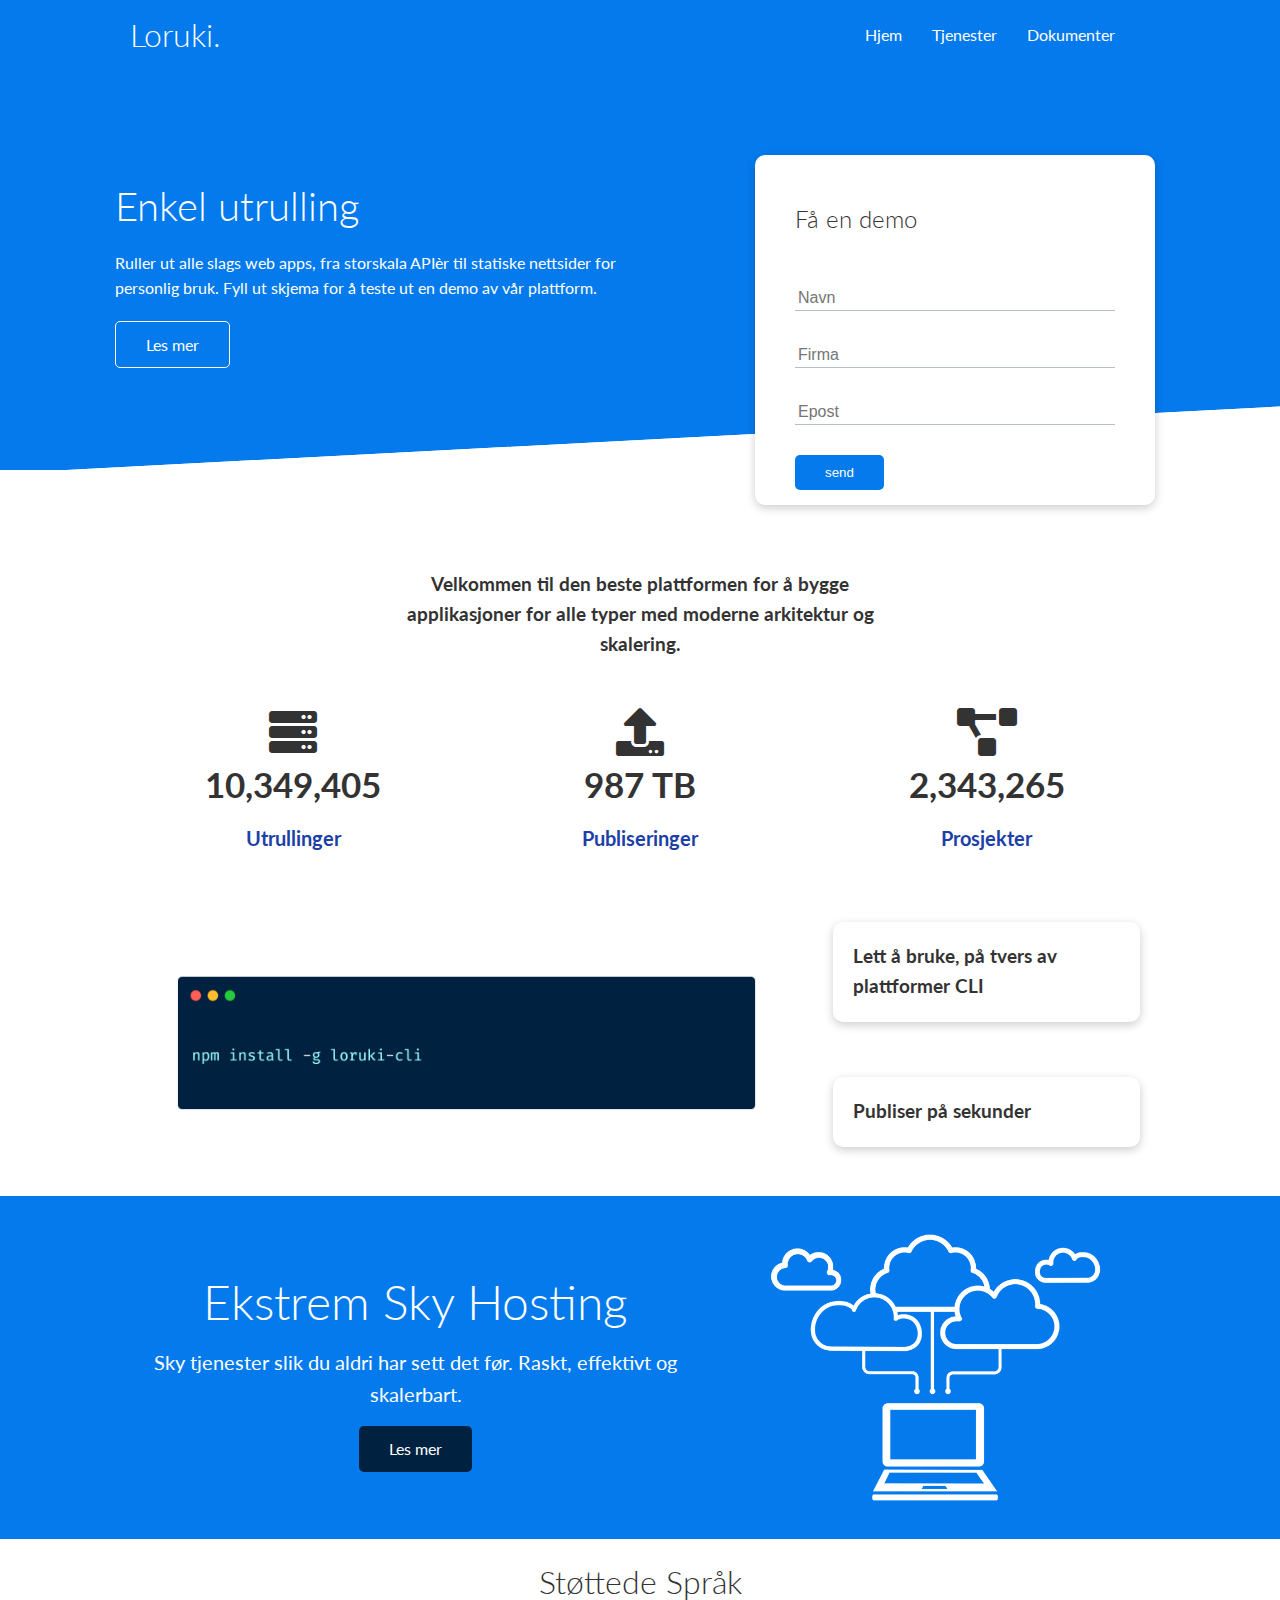
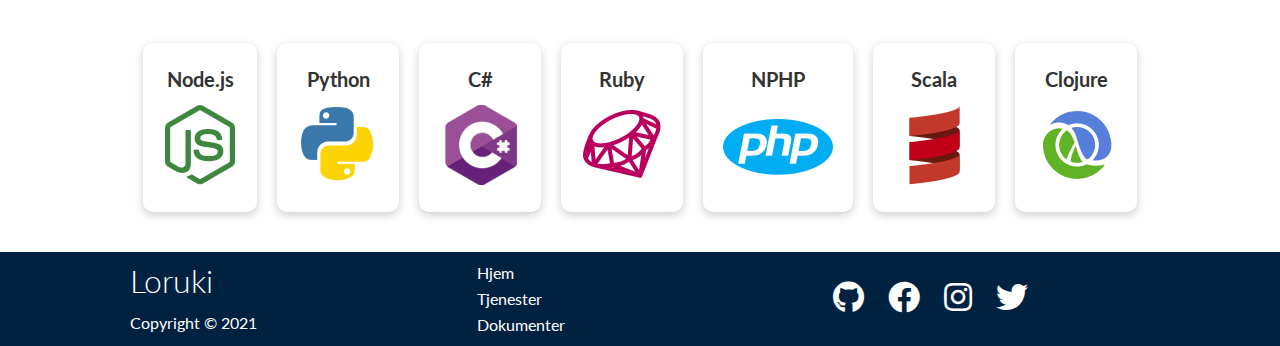
==== index.html @ 8baef426 "Initiell comit" ====
<!DOCTYPE html>
<html lang="en">
  <head>
    <meta charset="UTF-8" />
    <meta http-equiv="X-UA-Compatible" content="IE=edge" />
    <meta name="viewport" content="width=device-width, initial-scale=1.0" />
    <title>Loruki | Cloud Hosting for everyone</title>
    <link rel="stylesheet" href="css/utilities.css" />
    <link rel="stylesheet" href="css/styles.css" />
    <link
      rel="stylesheet"
      href="https://cdnjs.cloudflare.com/ajax/libs/font-awesome/5.15.4/css/all.min.css"
      integrity="sha512-1ycn6IcaQQ40/MKBW2W4Rhis/DbILU74C1vSrLJxCq57o941Ym01SwNsOMqvEBFlcgUa6xLiPY/NS5R+E6ztJQ=="
      crossorigin="anonymous"
      referrerpolicy="no-referrer"
    />
  </head>
  <body>
    <!--Navbar-->
    <div class="navbar">
      <div class="container flex">
        <h1 class="logo">Loruki.</h1>
        <nav>
          <ul>
            <li><a href="index.html">Hjem</a></li>
            <li><a href="tjenester.html">Tjenester</a></li>
            <li><a href="dokumenter.html">Dokumenter</a></li>
          </ul>
        </nav>
      </div>
    </div>

    <!-- Showcase- eller Hero seksjon-->

    <section class="showcase">
      <div class="container grid">
        <div class="showcase-text">
          <h1>Enkel utrulling</h1>
          <p>
            Ruller ut alle slags web apps, fra storskala APIèr til statiske
            nettsider for personlig bruk. Fyll ut skjema for å teste ut en demo
            av vår plattform.
          </p>
          <a href="features.html" class="btn btn-outline">Les mer</a>
        </div>
        <div class="showcase-form card">
          <h2>Få en demo</h2>
          <form
            name="contact"
            method="POST"
            data-netlify="true"
            netlify-honeypot="bot-field"
          >
            <p class="hidden">
              <label
                >Don’t fill this out if you’re human: <input name="bot-field"
              /></label>
            </p>
            <input type="hidden" name="form-name" value="contact" />
            <div class="form-control">
              <input type="text" name="name" placeholder="Navn" required />
            </div>
            <div class="form-control">
              <input type="text" name="Firma" placeholder="Firma" required />
            </div>
            <div class="form-control">
              <input type="text" name="epost" placeholder="Epost" required />
            </div>
            <input type="submit" value="send" class="btn btn-primary" />
          </form>
        </div>
      </div>
    </section>
    <!--Stats område-->
    <section class="stats">
      <div class="container">
        <h3 class="stats-heading text-center my-1">
          Velkommen til den beste plattformen for å bygge applikasjoner for alle
          typer med moderne arkitektur og skalering.
        </h3>
        <div class="grid grid-3 text-center my-4">
          <div>
            <!--Henter inn fa symbol/bilde fra fontawesome på nettet-->
            <i class="fas fa-server fa-3x"></i>
            <h3>10,349,405</h3>
            <p class="text-secondary">Utrullinger</p>
          </div>
          <div>
            <i class="fas fa-upload fa-3x"></i>
            <h3>987 TB</h3>
            <p class="text-secondary">Publiseringer</p>
          </div>
          <div>
            <i class="fas fa-project-diagram fa-3x"></i>
            <h3>2,343,265</h3>
            <p class="text-secondary">Prosjekter</p>
          </div>
        </div>
      </div>
    </section>
    <!-- Cli -->
    <section class="cli">
      <div class="container grid">
        <img src="/img/cli.png" alt="" />
        <div class="card">
          <h3>Lett å bruke, på tvers av plattformer CLI</h3>
        </div>
        <div class="card">
          <h3>Publiser på sekunder</h3>
        </div>
      </div>
    </section>
    <!-- Sky seksjon-->
    <section class="cloud bg-primary my-2 py-2">
      <div class="container grid">
        <div class="text-center">
          <h2 class="lg">Ekstrem Sky Hosting</h2>
          <p class="lead my-1">
            Sky tjenester slik du aldri har sett det før. Raskt, effektivt og
            skalerbart.
          </p>
          <a href="features.html" class="btn btn-dark">Les mer</a>
        </div>
        <img src="img/cloud.png" alt="" />
      </div>
    </section>
    <!--Språk seksjon-->
    <section class="languages">
      <h2 class="md text-center my-2">Støttede Språk</h2>
      <div class="container flex">
        <div class="card">
          <h4>Node.js</h4>
          <img src="img/logos/node.png" alt="" />
        </div>
        <div class="card">
          <h4>Python</h4>
          <img src="img/logos/python.png" alt="" />
        </div>
        <div class="card">
          <h4>C#</h4>
          <img src="img/logos/csharp.png" alt="" />
        </div>
        <div class="card">
          <h4>Ruby</h4>
          <img src="img/logos/ruby.png" alt="" />
        </div>
        <div class="card">
          <h4>NPHP</h4>
          <img src="img/logos/php.png" alt="" />
        </div>
        <div class="card">
          <h4>Scala</h4>
          <img src="img/logos/scala.png" alt="" />
        </div>
        <div class="card">
          <h4>Clojure</h4>
          <img src="img/logos/clojure.png" alt="" />
        </div>
      </div>
    </section>
    <!--Footer-->
    <footer class="footer bg-dark py-5">
      <div class="container grid grid-3">
        <div>
          <h1>Loruki</h1>
          <p>Copyright &copy; 2021</p>
        </div>
        <nav>
          <ul>
            <li><a href="index.html">Hjem</a></li>
            <li><a href="tjenester.html">Tjenester</a></li>
            <li><a href="docs.html">Dokumenter</a></li>
          </ul>
        </nav>
        <div class="sosial">
          <a href="#"><i class="fab fa-github fa-2x"></i></a>
          <a href="#"><i class="fab fa-facebook fa-2x"></i></a>
          <a href="#"><i class="fab fa-instagram fa-2x"></i></a>
          <a href="#"><i class="fab fa-twitter fa-2x"></i></a>
        </div>
      </div>
    </footer>
  </body>
</html>
---- css/utilities.css ----
/* Utilities / verktøy seksjon som er felles for nettstedet */
.container {
  max-width: 1100px;
  margin: 0 auto;
  overflow: auto;
  padding: 0 40px;
}

/* Vi justerer kontakt og send formene
  */

.card {
  background-color: #fff;
  color: #333;
  border-radius: 10px;
  box-shadow: 0 3px 10px rgba(0, 0, 0, 0.2);
  padding: 20px;
  margin: 10px;
}

/* Vi justerer knappene på sidene.
  */
.btn {
  display: inline-block;
  padding: 10px 30px;
  cursor: pointer;
  background: var(--primary-color);
  color: #fff;
  border: none;
  border-radius: 5px;
}

.btn-outline {
  background-color: transparent;
  border: 1px #fff solid;
}

.btn:hover {
  transform: scale(0.97);
}

/* Bakgrunnsfarger og fargede knapper */
.bg-primary,
.btn-primary {
  background-color: var(--primary-color);
  color: #fff;
}

.bg-secondary,
.btn-secondary {
  background-color: var(--secondary-color);
  color: #fff;
}

.bg-dark,
.btn-dark {
  background-color: var(--dark-color);
  color: #fff;
}

.bg-light,
.btn-light {
  background-color: var(--light-color);
  color: #333;
}

.bg-primary a,
.btn-primary a,
.bg-secondary a,
.btn-secondary a,
.bg-dark a,
.btn-dark a,
.bg-light a,
.btn-light a {
  color: #fff;
}

/* Text farger */

.text-primary {
  color: var(--primary-color);
}

.text-secondary {
  color: var(--secondary-color);
}

.text-dark {
  color: var(--dark-color);
}

.text-light {
  color: var(--light-color);
}

/* Text størrelser */

.lead {
  font-size: 20px;
}
.sm {
  font-size: 1rem;
}
.md {
  font-size: 2rem;
}
.lg {
  font-size: 3rem;
}

.xl {
  font-size: 4rem;
}
.text-center {
  text-align: center;
}

/* Alert */
.alert {
  background-color: var(--light-color);
  padding: 10px 20px;
  font-weight: bold;
  margin: 15px 0;
}

.alert i {
  margin-right: 10px;
}

.alert-success {
  background-color: var(--success-color);
  color: #fff;
}

.alert-error {
  background-color: var(--error-color);
  color: #fff;
}
/* Vi justerer fleksibelt containeren med logoen til høyre for navbaren horisontalt.
  */
.flex {
  display: flex;
  justify-content: center;
  align-items: center;
  height: 100%;
}

/* Vi justerer showcase seksjonen i grids, 
  alle gridene horisontalt. 
  Setter av plass til hvert enkelt, 
  fra venstre.
    display: grid;
    grid-template-columns: 300px 200px;
  Man kan bruke px eller fr (fraksjoner) grid-template-columns: 2fr 1fr;
  Da tar den ene dobbelt så stor plass som den andre, 
  ut av hele bredden.
  Man kan også dele det likt, da skriver man f.eks slik::
  grid-template-columns:  repeat(2, 1fr); 
  gap: 20px; som gir litt luft mellom de.
  */
.grid {
  display: grid;
  grid-template-columns: repeat(2, 1fr);
  gap: 20px;
  justify-content: center;
  align-items: center;
  height: 100%;
}

.grid-3 {
  grid-template-columns: repeat(3, 1fr);
}

/* Marger */

.my-1 {
  margin: 1rem 0;
}

.my-2 {
  margin: 1.5rem 0;
}

.my-3 {
  margin: 2rem 0;
}
.my-4 {
  margin: 3rem 0;
}

.my-5 {
  margin: 4rem 0;
}

.m-1 {
  margin: 1rem;
}

.m-2 {
  margin: 1.5rem;
}

.m-3 {
  margin: 2rem;
}
.m-4 {
  margin: 3rem;
}

.m-5 {
  margin: 4rem;
}

/* Padding */

.py-1 {
  padding: 1rem;
}

.py-2 {
  padding: 1.5rem;
}

.py-3 {
  padding: 2rem;
}
.PY-4 {
  padding: 3rem;
}

.PY-5 {
  padding: 4rem;
}

.p-1 {
  padding: 1rem 0;
}

.p-2 {
  padding: 1.5rem 0;
}

.p-3 {
  padding: 2rem 0;
}
.p-4 {
  padding: 3rem 0;
}

.p-5 {
  padding: 4rem 0;
}
---- css/styles.css ----
@import url("https://fonts.googleapis.com/css2?family=Lato:wght@300;700;900&display=swap");

/* Felles ting som gjelder alt.
Linje 1, box-sizing gjør at vi kan ha padding og border uten å legge til bredden.
Vi flytter alt helt ut til kanten.
*/
:root {
  --primary-color: #047aed;
  --secondary-color: #1c3fa8;
  --dark-color: #002240;
  --light-color: #f4f4f4;
  --success-color: #5cb85c;
  --error-color: #d9534f;
}

* {
  box-sizing: border-box;
  padding: 0;
  margin: 0;
}

body {
  font-family: "lato", sans-serif;
  color: #333;
  line-height: 1.6;
}

ul {
  list-style-type: none;
}

a {
  text-decoration: none;
  color: #333;
}

h1,
h2 {
  font-weight: 300;
  line-height: 1.2;
  margin: 10px 0;
}

p {
  margin: 10px 0;
}

/* Vi setter at alle bilder, 
uansett størrelse vil passe inn 
i sin respektive container (ta all plassen der).
*/
img {
  width: 100%;
}

code,
pre {
  background: #333;
  color: #fff;
  padding: 10px;
}

.hidden {
  visibility: hidden;
  height: 0;
}

/* Vi styler navbaren.
// body fargen overstyrer foreløpig color her
*/

.navbar {
  background-color: var(--primary-color);
  color: #fff;
  height: 70px;
}

.navbar ul {
  display: flex;
  padding: 20px;
}

.navbar a {
  color: #fff;
  padding: 10px;
  margin: 0 5px;
}

.navbar a:hover {
  border-bottom: 2px #fff solid;
}

.navbar .flex {
  justify-content: space-between;
}
/* Vi justerer maks bredde på navbaren til 1100px.
owerflow overstyrer paddingen på 2 px på h2
*/

/* Showcase eller Hero seksjonen */

.showcase {
  height: 400px;
  background-color: var(--primary-color);
  color: #fff;
  position: relative;
}

.showcase h1 {
  font-size: 40px;
}
.showcase p {
  margin: 20px 0;
}

.showcase .grid {
  overflow: visible;
  grid-template-columns: 55% 45%;
  gap: 30px;
}


.showcase-text {
  animation: slideInFromLeft 1s ease-in;
}




.showcase-form {
  position: relative;
  top: 60px;
  height: 350px;
  width: 400px;
  padding: 40px;
  z-index: 100;
  justify-self: flex-end;
  animation: slideInFromRight 1s ease-in;
}

.showcase-form .form-control {
  margin: 30px 0;
}

.showcase-form input[type="text"],
.showcase-form input[type="epost"] {
  border: 0;
  border-bottom: 1px solid #b4becb;
  width: 100%;
  padding: 3px;
  font-size: 16px;
}

.showcase-form input:focus {
  outline: none;
}

.showcase::before,
.showcase::after {
  content: "";
  position: absolute;
  height: 100px;
  bottom: -70px;
  right: 0;
  left: 0;
  background: #fff;
  transform: skewY(-3deg);
  -webkit-transform: skewY(-3deg);
  -moz-transform: skewY(-3deg);
  -ms-transform: skewY(-3deg);
}

/* Stats seksjon */

.stats {
  padding-top: 100px;
  animation: slideInFromBottom 1s ease-in;
}

.stats-heading {
  max-width: 500px;
  margin: auto;
}

.stats .grid h3 {
  font-size: 35px;
}

.stats .grid p {
  font-size: 20px;
  font-weight: bold;
}

/* Justerer på Cli seksjonen  */

.cli .grid {
  grid-template-columns: repeat(3, 1fr);
  /* Ønsker at bildet går over to kolonner og de to tekstene 
skal stå over hverandre til høyre  */
  grid-template-rows: repeat(2, 1fr);
}

.cli .grid > *:first-child {
  grid-column: 1 / span 2;
  grid-row: 1 / span 2;
}

/* Sky seksjon formatering */
.cloud .grid {
  grid-template-columns: 4fr 3fr;
}

/* Språk seksjon formatering */
.languages .flex {
  flex-wrap: wrap;
}

.languages .card {
  text-align: center;
  margin: 18px 10px 40px;
  transition: transform 0.2s ease-in;
}

.languages .card h4 {
  font-size: 20px;
  margin-bottom: 10px;
}

.languages .card:hover {
  transform: translateY(-15px);
}
/* Tjenester formatering */
.features-head img,
.docs-head img {
  width: 200px;
  justify-self: flex-end;
}

.features-sub-head img {
  width: 300px;
  justify-self: flex-end;
}

.features-main .card > i {
  margin-right: 20px;
}

.features-main .grid {
  padding: 30px;
}

.features-main .grid > *:first-child {
  grid-column: 1 / span 3;
}

.features-main .grid > *:nth-child(2) {
  grid-column: 1 / span 2;
}

/* Dokumenter formatering seksjon */

.docs-main h3 {
  margin: 20px 0;
}
.docs-main .grid {
  grid-template-columns: 1fr 2fr;
  align-items: flex-start;
}

.docs-main nav li {
  font-size: 17px;
  padding-bottom: 5px;
  margin-bottom: 5px;
  border-bottom: 1px #ccc solid;
}

.docs-main a:hover {
  font-weight: bold;
}

/* Footer formatering */

.footer .sosial a {
  margin: 0 10px;
}



/* Vi lager litt css animasjoner */


@keyframes slideInFromLeft {
  0% {
    transform: translateX(-100%);
  }

  100% {
    transform: translateX(0);
  }
}


@keyframes slideInFromRight {
  0% {
    transform: translateX(100%);
  }
  
  100% {
    transform: translateX(0);
  }
}




@keyframes slideInFromTop {
  0% {
    transform: translateY(-100%);
  }
  
  100% {
    transform: translateX(0);
  }
}



@keyframes slideInFromBottom {
  0% {
    transform: translateY(100%);
  }
  
  100% {
    transform: translateX(0);
  }
}


/* Media query. Tilpasser skjermoppløsningen 
for ting MINDRE enn.
Tablets og mindre  */

@media (max-width: 768px) {
  .grid,
  .showcase .grid,
  .stats .grid,
  .cli .grid,
  .cloud .grid,
  .features-main .grid,
  .docs-main .grid {
    grid-template-columns: 1fr;
    grid-template-rows: 1fr;
  }

  .showcase {
    height: auto;
  }

  .showcase-text {
    text-align: center;
    margin-top: 40px;
    animation: slideInFromTop 1s ease-in;
  }

  .showcase-form {
    justify-self: center;
    margin: auto;
    animation: slideInFromBottom 1s ease-in;
  }
  .cli .grid > *:first-child {
    grid-column: 1;
    grid-row: 1;
  }
  .features-head,
  .features-sub-head,
  .docs-head {
    text-align: center;
  }

  .features-head img,
  .features-sub-head img,
  .docs-head img {
    justify-self: center;
  }


  .features-main .grid > *:first-child,
  .features-main .grid > *:nth-child(2) {
  grid-column: 1;
}

/* Media query. Tilpasser skjermoppløsningen.
Mobiltelefoner  */

@media (max-width: 500px) {
  /*Ønsker navbaren under logoen, justerer derfor høyden litt */
  .navbar {
    height: 110px;
  }
  /*Flytter navbar på toppen av hvaerandre*/
  .navbar .flex {
    flex-direction: column;
  }
  .navbar ul {
    padding: 10px;
    background-color: rgba(0, 0, 0, 0.1);
  }
}
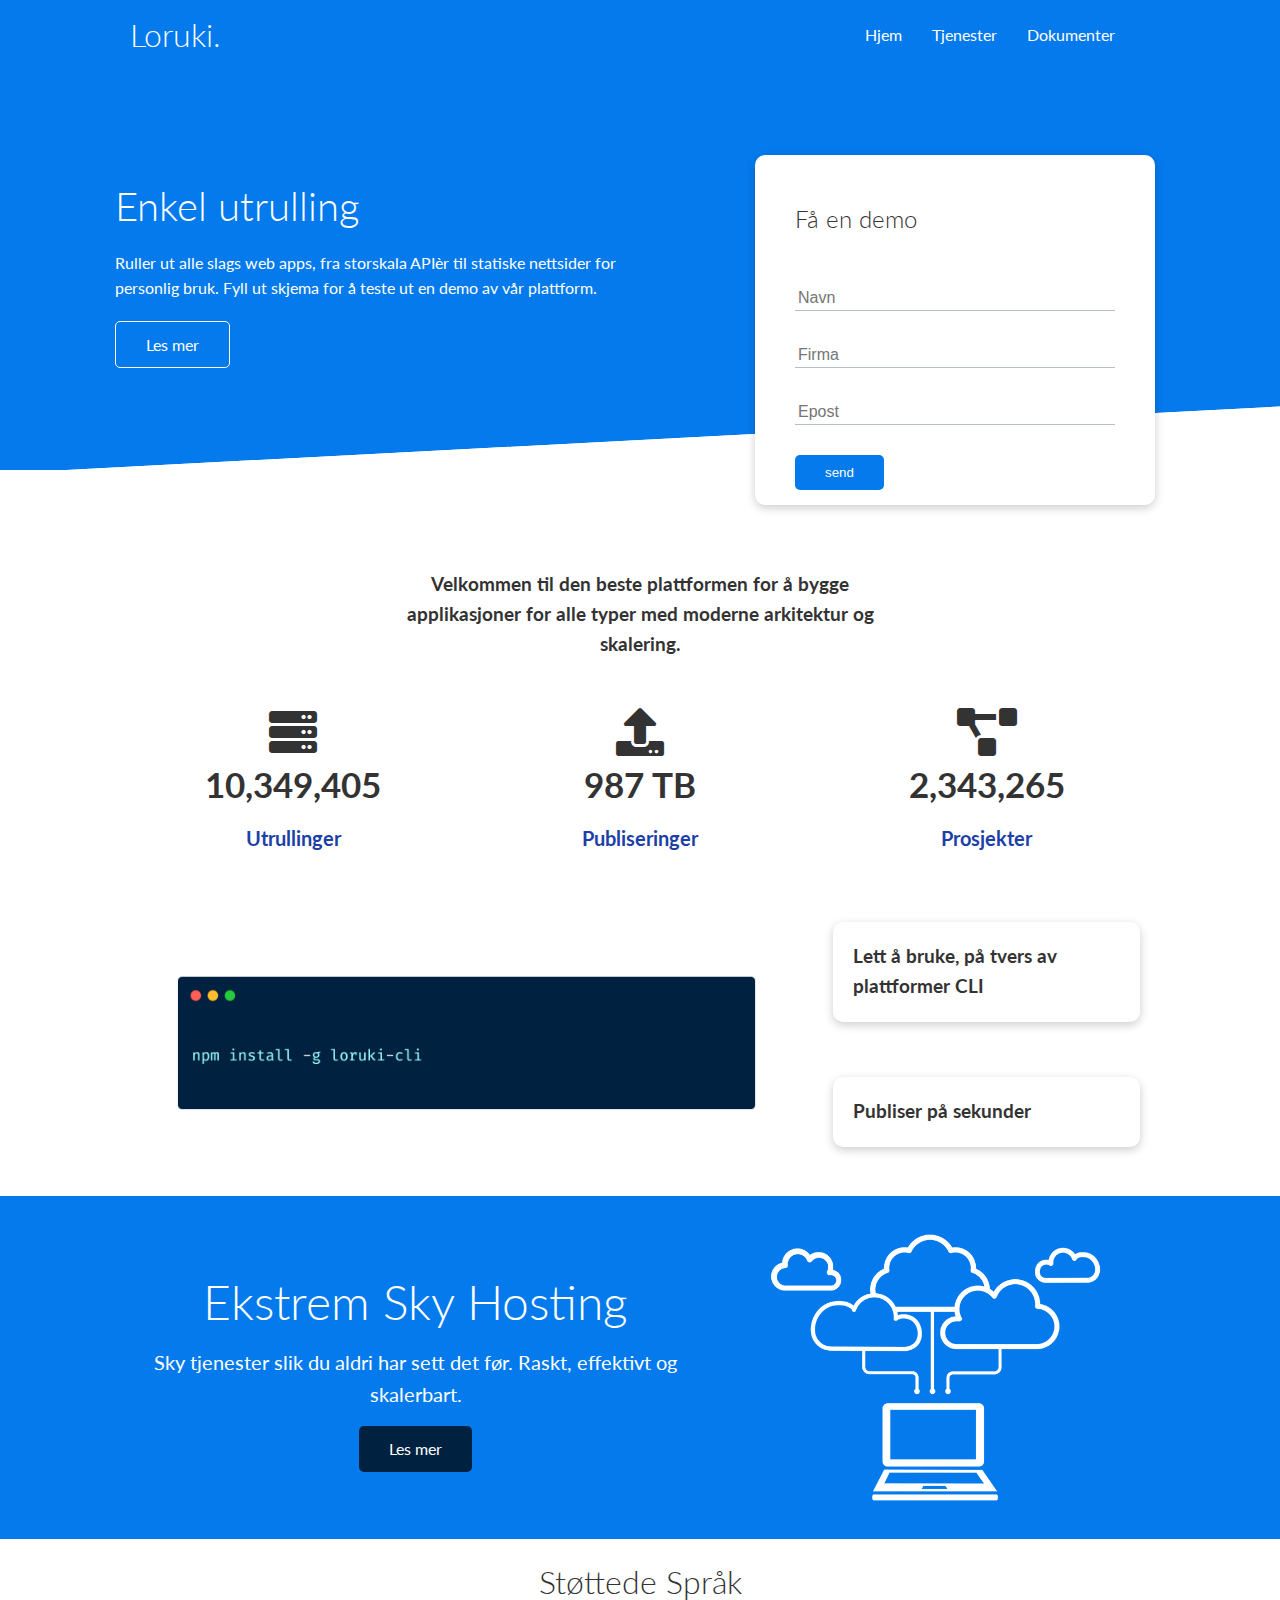
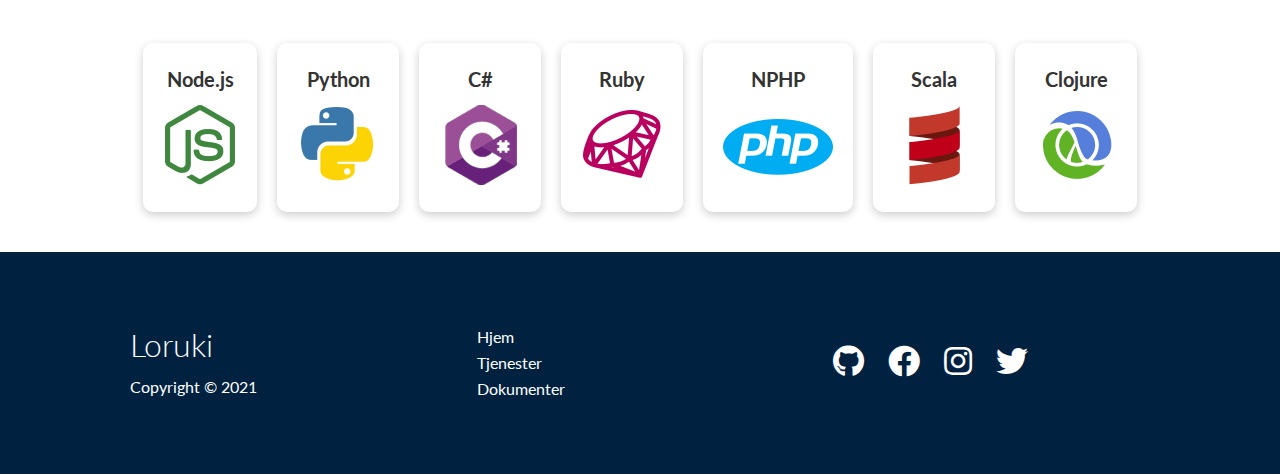
==== commit bba5a6b0: "Add files via upload" ====
--- a/index.html
+++ b/index.html
@@ -1,184 +1,184 @@
-<!DOCTYPE html>
-<html lang="en">
-  <head>
-    <meta charset="UTF-8" />
-    <meta http-equiv="X-UA-Compatible" content="IE=edge" />
-    <meta name="viewport" content="width=device-width, initial-scale=1.0" />
-    <title>Loruki | Cloud Hosting for everyone</title>
-    <link rel="stylesheet" href="css/utilities.css" />
-    <link rel="stylesheet" href="css/styles.css" />
-    <link
-      rel="stylesheet"
-      href="https://cdnjs.cloudflare.com/ajax/libs/font-awesome/5.15.4/css/all.min.css"
-      integrity="sha512-1ycn6IcaQQ40/MKBW2W4Rhis/DbILU74C1vSrLJxCq57o941Ym01SwNsOMqvEBFlcgUa6xLiPY/NS5R+E6ztJQ=="
-      crossorigin="anonymous"
-      referrerpolicy="no-referrer"
-    />
-  </head>
-  <body>
-    <!--Navbar-->
-    <div class="navbar">
-      <div class="container flex">
-        <h1 class="logo">Loruki.</h1>
-        <nav>
-          <ul>
-            <li><a href="index.html">Hjem</a></li>
-            <li><a href="tjenester.html">Tjenester</a></li>
-            <li><a href="dokumenter.html">Dokumenter</a></li>
-          </ul>
-        </nav>
-      </div>
-    </div>
-
-    <!-- Showcase- eller Hero seksjon-->
-
-    <section class="showcase">
-      <div class="container grid">
-        <div class="showcase-text">
-          <h1>Enkel utrulling</h1>
-          <p>
-            Ruller ut alle slags web apps, fra storskala APIèr til statiske
-            nettsider for personlig bruk. Fyll ut skjema for å teste ut en demo
-            av vår plattform.
-          </p>
-          <a href="features.html" class="btn btn-outline">Les mer</a>
-        </div>
-        <div class="showcase-form card">
-          <h2>Få en demo</h2>
-          <form
-            name="contact"
-            method="POST"
-            data-netlify="true"
-            netlify-honeypot="bot-field"
-          >
-            <p class="hidden">
-              <label
-                >Don’t fill this out if you’re human: <input name="bot-field"
-              /></label>
-            </p>
-            <input type="hidden" name="form-name" value="contact" />
-            <div class="form-control">
-              <input type="text" name="name" placeholder="Navn" required />
-            </div>
-            <div class="form-control">
-              <input type="text" name="Firma" placeholder="Firma" required />
-            </div>
-            <div class="form-control">
-              <input type="text" name="epost" placeholder="Epost" required />
-            </div>
-            <input type="submit" value="send" class="btn btn-primary" />
-          </form>
-        </div>
-      </div>
-    </section>
-    <!--Stats område-->
-    <section class="stats">
-      <div class="container">
-        <h3 class="stats-heading text-center my-1">
-          Velkommen til den beste plattformen for å bygge applikasjoner for alle
-          typer med moderne arkitektur og skalering.
-        </h3>
-        <div class="grid grid-3 text-center my-4">
-          <div>
-            <!--Henter inn fa symbol/bilde fra fontawesome på nettet-->
-            <i class="fas fa-server fa-3x"></i>
-            <h3>10,349,405</h3>
-            <p class="text-secondary">Utrullinger</p>
-          </div>
-          <div>
-            <i class="fas fa-upload fa-3x"></i>
-            <h3>987 TB</h3>
-            <p class="text-secondary">Publiseringer</p>
-          </div>
-          <div>
-            <i class="fas fa-project-diagram fa-3x"></i>
-            <h3>2,343,265</h3>
-            <p class="text-secondary">Prosjekter</p>
-          </div>
-        </div>
-      </div>
-    </section>
-    <!-- Cli -->
-    <section class="cli">
-      <div class="container grid">
-        <img src="/img/cli.png" alt="" />
-        <div class="card">
-          <h3>Lett å bruke, på tvers av plattformer CLI</h3>
-        </div>
-        <div class="card">
-          <h3>Publiser på sekunder</h3>
-        </div>
-      </div>
-    </section>
-    <!-- Sky seksjon-->
-    <section class="cloud bg-primary my-2 py-2">
-      <div class="container grid">
-        <div class="text-center">
-          <h2 class="lg">Ekstrem Sky Hosting</h2>
-          <p class="lead my-1">
-            Sky tjenester slik du aldri har sett det før. Raskt, effektivt og
-            skalerbart.
-          </p>
-          <a href="features.html" class="btn btn-dark">Les mer</a>
-        </div>
-        <img src="img/cloud.png" alt="" />
-      </div>
-    </section>
-    <!--Språk seksjon-->
-    <section class="languages">
-      <h2 class="md text-center my-2">Støttede Språk</h2>
-      <div class="container flex">
-        <div class="card">
-          <h4>Node.js</h4>
-          <img src="img/logos/node.png" alt="" />
-        </div>
-        <div class="card">
-          <h4>Python</h4>
-          <img src="img/logos/python.png" alt="" />
-        </div>
-        <div class="card">
-          <h4>C#</h4>
-          <img src="img/logos/csharp.png" alt="" />
-        </div>
-        <div class="card">
-          <h4>Ruby</h4>
-          <img src="img/logos/ruby.png" alt="" />
-        </div>
-        <div class="card">
-          <h4>NPHP</h4>
-          <img src="img/logos/php.png" alt="" />
-        </div>
-        <div class="card">
-          <h4>Scala</h4>
-          <img src="img/logos/scala.png" alt="" />
-        </div>
-        <div class="card">
-          <h4>Clojure</h4>
-          <img src="img/logos/clojure.png" alt="" />
-        </div>
-      </div>
-    </section>
-    <!--Footer-->
-    <footer class="footer bg-dark py-5">
-      <div class="container grid grid-3">
-        <div>
-          <h1>Loruki</h1>
-          <p>Copyright &copy; 2021</p>
-        </div>
-        <nav>
-          <ul>
-            <li><a href="index.html">Hjem</a></li>
-            <li><a href="tjenester.html">Tjenester</a></li>
-            <li><a href="docs.html">Dokumenter</a></li>
-          </ul>
-        </nav>
-        <div class="sosial">
-          <a href="#"><i class="fab fa-github fa-2x"></i></a>
-          <a href="#"><i class="fab fa-facebook fa-2x"></i></a>
-          <a href="#"><i class="fab fa-instagram fa-2x"></i></a>
-          <a href="#"><i class="fab fa-twitter fa-2x"></i></a>
-        </div>
-      </div>
-    </footer>
-  </body>
-</html>
+<!DOCTYPE html>
+<html lang="en">
+  <head>
+    <meta charset="UTF-8" />
+    <meta http-equiv="X-UA-Compatible" content="IE=edge" />
+    <meta name="viewport" content="width=device-width, initial-scale=1.0" />
+    <title>Loruki | Cloud Hosting for everyone</title>
+    <link rel="stylesheet" href="css/utilities.css" />
+    <link rel="stylesheet" href="css/styles.css" />
+    <link
+      rel="stylesheet"
+      href="https://cdnjs.cloudflare.com/ajax/libs/font-awesome/5.15.4/css/all.min.css"
+      integrity="sha512-1ycn6IcaQQ40/MKBW2W4Rhis/DbILU74C1vSrLJxCq57o941Ym01SwNsOMqvEBFlcgUa6xLiPY/NS5R+E6ztJQ=="
+      crossorigin="anonymous"
+      referrerpolicy="no-referrer"
+    />
+  </head>
+  <body>
+    <!--Navbar-->
+    <div class="navbar">
+      <div class="container flex">
+        <h1 class="logo">Loruki.</h1>
+        <nav>
+          <ul>
+            <li><a href="index.html">Hjem</a></li>
+            <li><a href="tjenester.html">Tjenester</a></li>
+            <li><a href="dokumenter.html">Dokumenter</a></li>
+          </ul>
+        </nav>
+      </div>
+    </div>
+
+    <!-- Showcase- eller Hero seksjon-->
+
+    <section class="showcase">
+      <div class="container grid">
+        <div class="showcase-text">
+          <h1>Enkel utrulling</h1>
+          <p>
+            Ruller ut alle slags web apps, fra storskala APIèr til statiske
+            nettsider for personlig bruk. Fyll ut skjema for å teste ut en demo
+            av vår plattform.
+          </p>
+          <a href="tjemester.html" class="btn btn-outline">Les mer</a>
+        </div>
+        <div class="showcase-form card">
+          <h2>Få en demo</h2>
+          <form
+            name="contact"
+            method="POST"
+            data-netlify="true"
+            netlify-honeypot="bot-field"
+          >
+            <p class="hidden">
+              <label
+                >Don’t fill this out if you’re human: <input name="bot-field"
+              /></label>
+            </p>
+            <input type="hidden" name="form-name" value="contact" />
+            <div class="form-control">
+              <input type="text" name="name" placeholder="Navn" required />
+            </div>
+            <div class="form-control">
+              <input type="text" name="Firma" placeholder="Firma" required />
+            </div>
+            <div class="form-control">
+              <input type="text" name="epost" placeholder="Epost" required />
+            </div>
+            <input type="submit" value="send" class="btn btn-primary" />
+          </form>
+        </div>
+      </div>
+    </section>
+    <!--Stats område-->
+    <section class="stats">
+      <div class="container">
+        <h3 class="stats-heading text-center my-1">
+          Velkommen til den beste plattformen for å bygge applikasjoner for alle
+          typer med moderne arkitektur og skalering.
+        </h3>
+        <div class="grid grid-3 text-center my-4">
+          <div>
+            <!--Henter inn fa symbol/bilde fra fontawesome på nettet-->
+            <i class="fas fa-server fa-3x"></i>
+            <h3>10,349,405</h3>
+            <p class="text-secondary">Utrullinger</p>
+          </div>
+          <div>
+            <i class="fas fa-upload fa-3x"></i>
+            <h3>987 TB</h3>
+            <p class="text-secondary">Publiseringer</p>
+          </div>
+          <div>
+            <i class="fas fa-project-diagram fa-3x"></i>
+            <h3>2,343,265</h3>
+            <p class="text-secondary">Prosjekter</p>
+          </div>
+        </div>
+      </div>
+    </section>
+    <!-- Cli -->
+    <section class="cli">
+      <div class="container grid">
+        <img src="/img/cli.png" alt="" />
+        <div class="card">
+          <h3>Lett å bruke, på tvers av plattformer CLI</h3>
+        </div>
+        <div class="card">
+          <h3>Publiser på sekunder</h3>
+        </div>
+      </div>
+    </section>
+    <!-- Sky seksjon-->
+    <section class="cloud bg-primary my-2 py-2">
+      <div class="container grid">
+        <div class="text-center">
+          <h2 class="lg">Ekstrem Sky Hosting</h2>
+          <p class="lead my-1">
+            Sky tjenester slik du aldri har sett det før. Raskt, effektivt og
+            skalerbart.
+          </p>
+          <a href="features.html" class="btn btn-dark">Les mer</a>
+        </div>
+        <img src="img/cloud.png" alt="" />
+      </div>
+    </section>
+    <!--Språk seksjon-->
+    <section class="languages">
+      <h2 class="md text-center my-2">Støttede Språk</h2>
+      <div class="container flex">
+        <div class="card">
+          <h4>Node.js</h4>
+          <img src="img/logos/node.png" alt="" />
+        </div>
+        <div class="card">
+          <h4>Python</h4>
+          <img src="img/logos/python.png" alt="" />
+        </div>
+        <div class="card">
+          <h4>C#</h4>
+          <img src="img/logos/csharp.png" alt="" />
+        </div>
+        <div class="card">
+          <h4>Ruby</h4>
+          <img src="img/logos/ruby.png" alt="" />
+        </div>
+        <div class="card">
+          <h4>NPHP</h4>
+          <img src="img/logos/php.png" alt="" />
+        </div>
+        <div class="card">
+          <h4>Scala</h4>
+          <img src="img/logos/scala.png" alt="" />
+        </div>
+        <div class="card">
+          <h4>Clojure</h4>
+          <img src="img/logos/clojure.png" alt="" />
+        </div>
+      </div>
+    </section>
+    <!--Footer-->
+    <footer class="footer bg-dark py-5">
+      <div class="container grid grid-3">
+        <div>
+          <h1>Loruki</h1>
+          <p>Copyright &copy; 2021</p>
+        </div>
+        <nav>
+          <ul>
+            <li><a href="index.html">Hjem</a></li>
+            <li><a href="tjenester.html">Tjenester</a></li>
+            <li><a href="dokumenter.html">Dokumenter</a></li>
+          </ul>
+        </nav>
+        <div class="sosial">
+          <a href="#"><i class="fab fa-github fa-2x"></i></a>
+          <a href="#"><i class="fab fa-facebook fa-2x"></i></a>
+          <a href="#"><i class="fab fa-instagram fa-2x"></i></a>
+          <a href="#"><i class="fab fa-twitter fa-2x"></i></a>
+        </div>
+      </div>
+    </footer>
+  </body>
+</html>
--- a/css/utilities.css
+++ b/css/utilities.css
@@ -1,252 +1,252 @@
-/* Utilities / verktøy seksjon som er felles for nettstedet */
-.container {
-  max-width: 1100px;
-  margin: 0 auto;
-  overflow: auto;
-  padding: 0 40px;
-}
-
-/* Vi justerer kontakt og send formene
-  */
-
-.card {
-  background-color: #fff;
-  color: #333;
-  border-radius: 10px;
-  box-shadow: 0 3px 10px rgba(0, 0, 0, 0.2);
-  padding: 20px;
-  margin: 10px;
-}
-
-/* Vi justerer knappene på sidene.
-  */
-.btn {
-  display: inline-block;
-  padding: 10px 30px;
-  cursor: pointer;
-  background: var(--primary-color);
-  color: #fff;
-  border: none;
-  border-radius: 5px;
-}
-
-.btn-outline {
-  background-color: transparent;
-  border: 1px #fff solid;
-}
-
-.btn:hover {
-  transform: scale(0.97);
-}
-
-/* Bakgrunnsfarger og fargede knapper */
-.bg-primary,
-.btn-primary {
-  background-color: var(--primary-color);
-  color: #fff;
-}
-
-.bg-secondary,
-.btn-secondary {
-  background-color: var(--secondary-color);
-  color: #fff;
-}
-
-.bg-dark,
-.btn-dark {
-  background-color: var(--dark-color);
-  color: #fff;
-}
-
-.bg-light,
-.btn-light {
-  background-color: var(--light-color);
-  color: #333;
-}
-
-.bg-primary a,
-.btn-primary a,
-.bg-secondary a,
-.btn-secondary a,
-.bg-dark a,
-.btn-dark a,
-.bg-light a,
-.btn-light a {
-  color: #fff;
-}
-
-/* Text farger */
-
-.text-primary {
-  color: var(--primary-color);
-}
-
-.text-secondary {
-  color: var(--secondary-color);
-}
-
-.text-dark {
-  color: var(--dark-color);
-}
-
-.text-light {
-  color: var(--light-color);
-}
-
-/* Text størrelser */
-
-.lead {
-  font-size: 20px;
-}
-.sm {
-  font-size: 1rem;
-}
-.md {
-  font-size: 2rem;
-}
-.lg {
-  font-size: 3rem;
-}
-
-.xl {
-  font-size: 4rem;
-}
-.text-center {
-  text-align: center;
-}
-
-/* Alert */
-.alert {
-  background-color: var(--light-color);
-  padding: 10px 20px;
-  font-weight: bold;
-  margin: 15px 0;
-}
-
-.alert i {
-  margin-right: 10px;
-}
-
-.alert-success {
-  background-color: var(--success-color);
-  color: #fff;
-}
-
-.alert-error {
-  background-color: var(--error-color);
-  color: #fff;
-}
-/* Vi justerer fleksibelt containeren med logoen til høyre for navbaren horisontalt.
-  */
-.flex {
-  display: flex;
-  justify-content: center;
-  align-items: center;
-  height: 100%;
-}
-
-/* Vi justerer showcase seksjonen i grids, 
-  alle gridene horisontalt. 
-  Setter av plass til hvert enkelt, 
-  fra venstre.
-    display: grid;
-    grid-template-columns: 300px 200px;
-  Man kan bruke px eller fr (fraksjoner) grid-template-columns: 2fr 1fr;
-  Da tar den ene dobbelt så stor plass som den andre, 
-  ut av hele bredden.
-  Man kan også dele det likt, da skriver man f.eks slik::
-  grid-template-columns:  repeat(2, 1fr); 
-  gap: 20px; som gir litt luft mellom de.
-  */
-.grid {
-  display: grid;
-  grid-template-columns: repeat(2, 1fr);
-  gap: 20px;
-  justify-content: center;
-  align-items: center;
-  height: 100%;
-}
-
-.grid-3 {
-  grid-template-columns: repeat(3, 1fr);
-}
-
-/* Marger */
-
-.my-1 {
-  margin: 1rem 0;
-}
-
-.my-2 {
-  margin: 1.5rem 0;
-}
-
-.my-3 {
-  margin: 2rem 0;
-}
-.my-4 {
-  margin: 3rem 0;
-}
-
-.my-5 {
-  margin: 4rem 0;
-}
-
-.m-1 {
-  margin: 1rem;
-}
-
-.m-2 {
-  margin: 1.5rem;
-}
-
-.m-3 {
-  margin: 2rem;
-}
-.m-4 {
-  margin: 3rem;
-}
-
-.m-5 {
-  margin: 4rem;
-}
-
-/* Padding */
-
-.py-1 {
-  padding: 1rem;
-}
-
-.py-2 {
-  padding: 1.5rem;
-}
-
-.py-3 {
-  padding: 2rem;
-}
-.PY-4 {
-  padding: 3rem;
-}
-
-.PY-5 {
-  padding: 4rem;
-}
-
-.p-1 {
-  padding: 1rem 0;
-}
-
-.p-2 {
-  padding: 1.5rem 0;
-}
-
-.p-3 {
-  padding: 2rem 0;
-}
-.p-4 {
-  padding: 3rem 0;
-}
-
-.p-5 {
-  padding: 4rem 0;
-}
+/* Utilities / verktøy seksjon som er felles for nettstedet */
+.container {
+  max-width: 1100px;
+  margin: 0 auto;
+  overflow: auto;
+  padding: 0 40px;
+}
+
+/* Vi justerer kontakt og send formene
+  */
+
+.card {
+  background-color: #fff;
+  color: #333;
+  border-radius: 10px;
+  box-shadow: 0 3px 10px rgba(0, 0, 0, 0.2);
+  padding: 20px;
+  margin: 10px;
+}
+
+/* Vi justerer knappene på sidene.
+  */
+.btn {
+  display: inline-block;
+  padding: 10px 30px;
+  cursor: pointer;
+  background: var(--primary-color);
+  color: #fff;
+  border: none;
+  border-radius: 5px;
+}
+
+.btn-outline {
+  background-color: transparent;
+  border: 1px #fff solid;
+}
+
+.btn:hover {
+  transform: scale(0.97);
+}
+
+/* Bakgrunnsfarger og fargede knapper */
+.bg-primary,
+.btn-primary {
+  background-color: var(--primary-color);
+  color: #fff;
+}
+
+.bg-secondary,
+.btn-secondary {
+  background-color: var(--secondary-color);
+  color: #fff;
+}
+
+.bg-dark,
+.btn-dark {
+  background-color: var(--dark-color);
+  color: #fff;
+}
+
+.bg-light,
+.btn-light {
+  background-color: var(--light-color);
+  color: #333;
+}
+
+.bg-primary a,
+.btn-primary a,
+.bg-secondary a,
+.btn-secondary a,
+.bg-dark a,
+.btn-dark a,
+.bg-light a,
+.btn-light a {
+  color: #fff;
+}
+
+/* Text farger */
+
+.text-primary {
+  color: var(--primary-color);
+}
+
+.text-secondary {
+  color: var(--secondary-color);
+}
+
+.text-dark {
+  color: var(--dark-color);
+}
+
+.text-light {
+  color: var(--light-color);
+}
+
+/* Text størrelser */
+
+.lead {
+  font-size: 20px;
+}
+.sm {
+  font-size: 1rem;
+}
+.md {
+  font-size: 2rem;
+}
+.lg {
+  font-size: 3rem;
+}
+
+.xl {
+  font-size: 4rem;
+}
+.text-center {
+  text-align: center;
+}
+
+/* Alert */
+.alert {
+  background-color: var(--light-color);
+  padding: 10px 20px;
+  font-weight: bold;
+  margin: 15px 0;
+}
+
+.alert i {
+  margin-right: 10px;
+}
+
+.alert-success {
+  background-color: var(--success-color);
+  color: #fff;
+}
+
+.alert-error {
+  background-color: var(--error-color);
+  color: #fff;
+}
+/* Vi justerer fleksibelt containeren med logoen til høyre for navbaren horisontalt.
+  */
+.flex {
+  display: flex;
+  justify-content: center;
+  align-items: center;
+  height: 100%;
+}
+
+/* Vi justerer showcase seksjonen i grids, 
+  alle gridene horisontalt. 
+  Setter av plass til hvert enkelt, 
+  fra venstre.
+    display: grid;
+    grid-template-columns: 300px 200px;
+  Man kan bruke px eller fr (fraksjoner) grid-template-columns: 2fr 1fr;
+  Da tar den ene dobbelt så stor plass som den andre, 
+  ut av hele bredden.
+  Man kan også dele det likt, da skriver man f.eks slik::
+  grid-template-columns:  repeat(2, 1fr); 
+  gap: 20px; som gir litt luft mellom de.
+  */
+.grid {
+  display: grid;
+  grid-template-columns: repeat(2, 1fr);
+  gap: 20px;
+  justify-content: center;
+  align-items: center;
+  height: 100%;
+}
+
+.grid-3 {
+  grid-template-columns: repeat(3, 1fr);
+}
+
+/* Marger */
+
+.my-1 {
+  margin: 1rem 0;
+}
+
+.my-2 {
+  margin: 1.5rem 0;
+}
+
+.my-3 {
+  margin: 2rem 0;
+}
+.my-4 {
+  margin: 3rem 0;
+}
+
+.my-5 {
+  margin: 4rem 0;
+}
+
+.m-1 {
+  margin: 1rem;
+}
+
+.m-2 {
+  margin: 1.5rem;
+}
+
+.m-3 {
+  margin: 2rem;
+}
+.m-4 {
+  margin: 3rem;
+}
+
+.m-5 {
+  margin: 4rem;
+}
+
+/* Padding */
+
+.py-1 {
+  padding: 1rem;
+}
+
+.py-2 {
+  padding: 1.5rem;
+}
+
+.py-3 {
+  padding: 2rem;
+}
+.py-4 {
+  padding: 3rem;
+}
+
+.py-5 {
+  padding: 4rem;
+}
+
+.p-1 {
+  padding: 1rem 0;
+}
+
+.p-2 {
+  padding: 1.5rem 0;
+}
+
+.p-3 {
+  padding: 2rem 0;
+}
+.p-4 {
+  padding: 3rem 0;
+}
+
+.p-5 {
+  padding: 4rem 0;
+}
--- a/css/styles.css
+++ b/css/styles.css
@@ -1,408 +1,418 @@
-@import url("https://fonts.googleapis.com/css2?family=Lato:wght@300;700;900&display=swap");
-
-/* Felles ting som gjelder alt.
-Linje 1, box-sizing gjør at vi kan ha padding og border uten å legge til bredden.
-Vi flytter alt helt ut til kanten.
-*/
-:root {
-  --primary-color: #047aed;
-  --secondary-color: #1c3fa8;
-  --dark-color: #002240;
-  --light-color: #f4f4f4;
-  --success-color: #5cb85c;
-  --error-color: #d9534f;
-}
-
-* {
-  box-sizing: border-box;
-  padding: 0;
-  margin: 0;
-}
-
-body {
-  font-family: "lato", sans-serif;
-  color: #333;
-  line-height: 1.6;
-}
-
-ul {
-  list-style-type: none;
-}
-
-a {
-  text-decoration: none;
-  color: #333;
-}
-
-h1,
-h2 {
-  font-weight: 300;
-  line-height: 1.2;
-  margin: 10px 0;
-}
-
-p {
-  margin: 10px 0;
-}
-
-/* Vi setter at alle bilder, 
-uansett størrelse vil passe inn 
-i sin respektive container (ta all plassen der).
-*/
-img {
-  width: 100%;
-}
-
-code,
-pre {
-  background: #333;
-  color: #fff;
-  padding: 10px;
-}
-
-.hidden {
-  visibility: hidden;
-  height: 0;
-}
-
-/* Vi styler navbaren.
-// body fargen overstyrer foreløpig color her
-*/
-
-.navbar {
-  background-color: var(--primary-color);
-  color: #fff;
-  height: 70px;
-}
-
-.navbar ul {
-  display: flex;
-  padding: 20px;
-}
-
-.navbar a {
-  color: #fff;
-  padding: 10px;
-  margin: 0 5px;
-}
-
-.navbar a:hover {
-  border-bottom: 2px #fff solid;
-}
-
-.navbar .flex {
-  justify-content: space-between;
-}
-/* Vi justerer maks bredde på navbaren til 1100px.
-owerflow overstyrer paddingen på 2 px på h2
-*/
-
-/* Showcase eller Hero seksjonen */
-
-.showcase {
-  height: 400px;
-  background-color: var(--primary-color);
-  color: #fff;
-  position: relative;
-}
-
-.showcase h1 {
-  font-size: 40px;
-}
-.showcase p {
-  margin: 20px 0;
-}
-
-.showcase .grid {
-  overflow: visible;
-  grid-template-columns: 55% 45%;
-  gap: 30px;
-}
-
-
-.showcase-text {
-  animation: slideInFromLeft 1s ease-in;
-}
-
-
-
-
-.showcase-form {
-  position: relative;
-  top: 60px;
-  height: 350px;
-  width: 400px;
-  padding: 40px;
-  z-index: 100;
-  justify-self: flex-end;
-  animation: slideInFromRight 1s ease-in;
-}
-
-.showcase-form .form-control {
-  margin: 30px 0;
-}
-
-.showcase-form input[type="text"],
-.showcase-form input[type="epost"] {
-  border: 0;
-  border-bottom: 1px solid #b4becb;
-  width: 100%;
-  padding: 3px;
-  font-size: 16px;
-}
-
-.showcase-form input:focus {
-  outline: none;
-}
-
-.showcase::before,
-.showcase::after {
-  content: "";
-  position: absolute;
-  height: 100px;
-  bottom: -70px;
-  right: 0;
-  left: 0;
-  background: #fff;
-  transform: skewY(-3deg);
-  -webkit-transform: skewY(-3deg);
-  -moz-transform: skewY(-3deg);
-  -ms-transform: skewY(-3deg);
-}
-
-/* Stats seksjon */
-
-.stats {
-  padding-top: 100px;
-  animation: slideInFromBottom 1s ease-in;
-}
-
-.stats-heading {
-  max-width: 500px;
-  margin: auto;
-}
-
-.stats .grid h3 {
-  font-size: 35px;
-}
-
-.stats .grid p {
-  font-size: 20px;
-  font-weight: bold;
-}
-
-/* Justerer på Cli seksjonen  */
-
-.cli .grid {
-  grid-template-columns: repeat(3, 1fr);
-  /* Ønsker at bildet går over to kolonner og de to tekstene 
-skal stå over hverandre til høyre  */
-  grid-template-rows: repeat(2, 1fr);
-}
-
-.cli .grid > *:first-child {
-  grid-column: 1 / span 2;
-  grid-row: 1 / span 2;
-}
-
-/* Sky seksjon formatering */
-.cloud .grid {
-  grid-template-columns: 4fr 3fr;
-}
-
-/* Språk seksjon formatering */
-.languages .flex {
-  flex-wrap: wrap;
-}
-
-.languages .card {
-  text-align: center;
-  margin: 18px 10px 40px;
-  transition: transform 0.2s ease-in;
-}
-
-.languages .card h4 {
-  font-size: 20px;
-  margin-bottom: 10px;
-}
-
-.languages .card:hover {
-  transform: translateY(-15px);
-}
-/* Tjenester formatering */
-.features-head img,
-.docs-head img {
-  width: 200px;
-  justify-self: flex-end;
-}
-
-.features-sub-head img {
-  width: 300px;
-  justify-self: flex-end;
-}
-
-.features-main .card > i {
-  margin-right: 20px;
-}
-
-.features-main .grid {
-  padding: 30px;
-}
-
-.features-main .grid > *:first-child {
-  grid-column: 1 / span 3;
-}
-
-.features-main .grid > *:nth-child(2) {
-  grid-column: 1 / span 2;
-}
-
-/* Dokumenter formatering seksjon */
-
-.docs-main h3 {
-  margin: 20px 0;
-}
-.docs-main .grid {
-  grid-template-columns: 1fr 2fr;
-  align-items: flex-start;
-}
-
-.docs-main nav li {
-  font-size: 17px;
-  padding-bottom: 5px;
-  margin-bottom: 5px;
-  border-bottom: 1px #ccc solid;
-}
-
-.docs-main a:hover {
-  font-weight: bold;
-}
-
-/* Footer formatering */
-
-.footer .sosial a {
-  margin: 0 10px;
-}
-
-
-
-/* Vi lager litt css animasjoner */
-
-
-@keyframes slideInFromLeft {
-  0% {
-    transform: translateX(-100%);
-  }
-
-  100% {
-    transform: translateX(0);
-  }
-}
-
-
-@keyframes slideInFromRight {
-  0% {
-    transform: translateX(100%);
-  }
-  
-  100% {
-    transform: translateX(0);
-  }
-}
-
-
-
-
-@keyframes slideInFromTop {
-  0% {
-    transform: translateY(-100%);
-  }
-  
-  100% {
-    transform: translateX(0);
-  }
-}
-
-
-
-@keyframes slideInFromBottom {
-  0% {
-    transform: translateY(100%);
-  }
-  
-  100% {
-    transform: translateX(0);
-  }
-}
-
-
-/* Media query. Tilpasser skjermoppløsningen 
-for ting MINDRE enn.
-Tablets og mindre  */
-
-@media (max-width: 768px) {
-  .grid,
-  .showcase .grid,
-  .stats .grid,
-  .cli .grid,
-  .cloud .grid,
-  .features-main .grid,
-  .docs-main .grid {
-    grid-template-columns: 1fr;
-    grid-template-rows: 1fr;
-  }
-
-  .showcase {
-    height: auto;
-  }
-
-  .showcase-text {
-    text-align: center;
-    margin-top: 40px;
-    animation: slideInFromTop 1s ease-in;
-  }
-
-  .showcase-form {
-    justify-self: center;
-    margin: auto;
-    animation: slideInFromBottom 1s ease-in;
-  }
-  .cli .grid > *:first-child {
-    grid-column: 1;
-    grid-row: 1;
-  }
-  .features-head,
-  .features-sub-head,
-  .docs-head {
-    text-align: center;
-  }
-
-  .features-head img,
-  .features-sub-head img,
-  .docs-head img {
-    justify-self: center;
-  }
-
-
-  .features-main .grid > *:first-child,
-  .features-main .grid > *:nth-child(2) {
-  grid-column: 1;
-}
-
-/* Media query. Tilpasser skjermoppløsningen.
-Mobiltelefoner  */
-
-@media (max-width: 500px) {
-  /*Ønsker navbaren under logoen, justerer derfor høyden litt */
-  .navbar {
-    height: 110px;
-  }
-  /*Flytter navbar på toppen av hvaerandre*/
-  .navbar .flex {
-    flex-direction: column;
-  }
-  .navbar ul {
-    padding: 10px;
-    background-color: rgba(0, 0, 0, 0.1);
-  }
-}
+@import url("https://fonts.googleapis.com/css2?family=Lato:wght@300;700;900&display=swap");
+
+/* Felles ting som gjelder alt.
+Linje 1, box-sizing gjør at vi kan ha padding og border uten å legge til bredden.
+Vi flytter alt helt ut til kanten.
+*/
+:root {
+  --primary-color: #047aed;
+  --secondary-color: #1c3fa8;
+  --dark-color: #002240;
+  --light-color: #f4f4f4;
+  --success-color: #5cb85c;
+  --error-color: #d9534f;
+}
+
+* {
+  box-sizing: border-box;
+  padding: 0;
+  margin: 0;
+}
+
+body {
+  font-family: "lato", sans-serif;
+  color: #333;
+  line-height: 1.6;
+}
+
+ul {
+  list-style-type: none;
+}
+
+a {
+  text-decoration: none;
+  color: #333;
+}
+
+h1,
+h2 {
+  font-weight: 300;
+  line-height: 1.2;
+  margin: 10px 0;
+}
+
+p {
+  margin: 10px 0;
+}
+
+/* Vi setter at alle bilder, 
+uansett størrelse vil passe inn 
+i sin respektive container (ta all plassen der).
+*/
+img {
+  width: 100%;
+}
+
+code,
+pre {
+  background: #333;
+  color: #fff;
+  padding: 10px;
+}
+
+.hidden {
+  visibility: hidden;
+  height: 0;
+}
+
+/* Vi styler navbaren.
+// body fargen overstyrer foreløpig color her
+*/
+
+.navbar {
+  background-color: var(--primary-color);
+  color: #fff;
+  height: 70px;
+}
+
+.navbar ul {
+  display: flex;
+  padding: 20px;
+}
+
+.navbar a {
+  color: #fff;
+  padding: 10px;
+  margin: 0 5px;
+}
+
+.navbar a:hover {
+  border-bottom: 2px #fff solid;
+}
+
+.navbar .flex {
+  justify-content: space-between;
+}
+/* Vi justerer maks bredde på navbaren til 1100px.
+owerflow overstyrer paddingen på 2 px på h2
+*/
+
+/* Showcase eller Hero seksjonen */
+
+.showcase {
+  height: 400px;
+  background-color: var(--primary-color);
+  color: #fff;
+  position: relative;
+}
+
+.showcase h1 {
+  font-size: 40px;
+}
+.showcase p {
+  margin: 20px 0;
+}
+
+.showcase .grid {
+  overflow: visible;
+  grid-template-columns: 55% 45%;
+  gap: 30px;
+}
+
+
+.showcase-text {
+  animation: slideInFromLeft 1s ease-in;
+}
+
+
+
+
+.showcase-form {
+  position: relative;
+  top: 60px;
+  height: 350px;
+  width: 400px;
+  padding: 40px;
+  z-index: 100;
+  justify-self: flex-end;
+  animation: slideInFromRight 1s ease-in;
+}
+
+.showcase-form .form-control {
+  margin: 30px 0;
+}
+
+.showcase-form input[type="text"],
+.showcase-form input[type="epost"] {
+  border: 0;
+  border-bottom: 1px solid #b4becb;
+  width: 100%;
+  padding: 3px;
+  font-size: 16px;
+}
+
+.showcase-form input:focus {
+  outline: none;
+}
+
+.showcase::before,
+.showcase::after {
+  content: "";
+  position: absolute;
+  height: 100px;
+  bottom: -70px;
+  right: 0;
+  left: 0;
+  background: #fff;
+  transform: skewY(-3deg);
+  -webkit-transform: skewY(-3deg);
+  -moz-transform: skewY(-3deg);
+  -ms-transform: skewY(-3deg);
+}
+
+/* Stats seksjon */
+
+.stats {
+  padding-top: 100px;
+  animation: slideInFromBottom 1s ease-in;
+}
+
+.stats-heading {
+  max-width: 500px;
+  margin: auto;
+}
+
+.stats .grid h3 {
+  font-size: 35px;
+}
+
+.stats .grid p {
+  font-size: 20px;
+  font-weight: bold;
+}
+
+/* Justerer på Cli seksjonen  */
+
+.cli .grid {
+  grid-template-columns: repeat(3, 1fr);
+  /* Ønsker at bildet går over to kolonner og de to tekstene 
+skal stå over hverandre til høyre  */
+  grid-template-rows: repeat(2, 1fr);
+}
+
+.cli .grid > *:first-child {
+  grid-column: 1 / span 2;
+  grid-row: 1 / span 2;
+}
+
+/* Sky seksjon formatering */
+.cloud .grid {
+  grid-template-columns: 4fr 3fr;
+}
+
+/* Språk seksjon formatering */
+.languages .flex {
+  flex-wrap: wrap;
+}
+
+.languages .card {
+  text-align: center;
+  margin: 18px 10px 40px;
+  transition: transform 0.2s ease-in;
+}
+
+.languages .card h4 {
+  font-size: 20px;
+  margin-bottom: 10px;
+}
+
+.languages .card:hover {
+  transform: translateY(-15px);
+}
+/* Tjenester formatering */
+.features-head img,
+.docs-head img {
+  width: 200px;
+  justify-self: flex-end;
+}
+
+.features-sub-head img {
+  width: 300px;
+  justify-self: flex-end;
+}
+
+.features-main .card > i {
+  margin-right: 20px;
+}
+
+.features-main .grid {
+  padding: 30px;
+}
+
+.features-main .grid > *:first-child {
+  grid-column: 1 / span 3;
+}
+
+.features-main .grid > *:nth-child(2) {
+  grid-column: 1 / span 2;
+}
+
+/* Dokumenter formatering seksjon */
+
+.docs-main h3 {
+  margin: 20px 0;
+}
+.docs-main .grid {
+  grid-template-columns: 1fr 2fr;
+  align-items: flex-start;
+}
+
+.docs-main .container li a {
+  color: #002240;
+  margin: 15px;
+}
+
+.docs-main .my-2 {
+  margin: 15px;
+}
+
+.docs-main nav li {
+  font-size: 17px;
+  
+  padding-bottom: 5px;
+  margin-bottom: 5px;
+  border-bottom: 1px #ccc solid;
+}
+
+.docs-main a:hover {
+  font-weight: bold;
+}
+
+/* Footer formatering */
+
+.footer .sosial a {
+  margin: 0 10px;
+}
+
+
+
+/* Vi lager litt css animasjoner */
+
+
+@keyframes slideInFromLeft {
+  0% {
+    transform: translateX(-100%);
+  }
+
+  100% {
+    transform: translateX(0);
+  }
+}
+
+
+@keyframes slideInFromRight {
+  0% {
+    transform: translateX(100%);
+  }
+  
+  100% {
+    transform: translateX(0);
+  }
+}
+
+
+
+
+@keyframes slideInFromTop {
+  0% {
+    transform: translateY(-100%);
+  }
+  
+  100% {
+    transform: translateX(0);
+  }
+}
+
+
+
+@keyframes slideInFromBottom {
+  0% {
+    transform: translateY(100%);
+  }
+  
+  100% {
+    transform: translateX(0);
+  }
+}
+
+
+/* Media query. Tilpasser skjermoppløsningen 
+for ting MINDRE enn.
+Tablets og mindre  */
+
+@media (max-width: 768px) {
+  .grid,
+  .showcase .grid,
+  .stats .grid,
+  .cli .grid,
+  .cloud .grid,
+  .features-main .grid,
+  .docs-main .grid {
+    grid-template-columns: 1fr;
+    grid-template-rows: 1fr;
+  }
+
+  .showcase {
+    height: auto;
+  }
+
+  .showcase-text {
+    text-align: center;
+    margin-top: 40px;
+    animation: slideInFromTop 1s ease-in;
+  }
+
+  .showcase-form {
+    justify-self: center;
+    margin: auto;
+    animation: slideInFromBottom 1s ease-in;
+  }
+  .cli .grid > *:first-child {
+    grid-column: 1;
+    grid-row: 1;
+  }
+  .features-head,
+  .features-sub-head,
+  .docs-head {
+    text-align: center;
+  }
+
+  .features-head img,
+  .features-sub-head img,
+  .docs-head img {
+    justify-self: center;
+  }
+
+
+  .features-main .grid > *:first-child,
+  .features-main .grid > *:nth-child(2) {
+  grid-column: 1;
+}
+
+/* Media query. Tilpasser skjermoppløsningen.
+Mobiltelefoner  */
+
+@media (max-width: 500px) {
+  /*Ønsker navbaren under logoen, justerer derfor høyden litt */
+  .navbar {
+    height: 110px;
+  }
+  /*Flytter navbar på toppen av hvaerandre*/
+  .navbar .flex {
+    flex-direction: column;
+  }
+  .navbar ul {
+    padding: 10px;
+    background-color: rgba(0, 0, 0, 0.1);
+  }
+}
